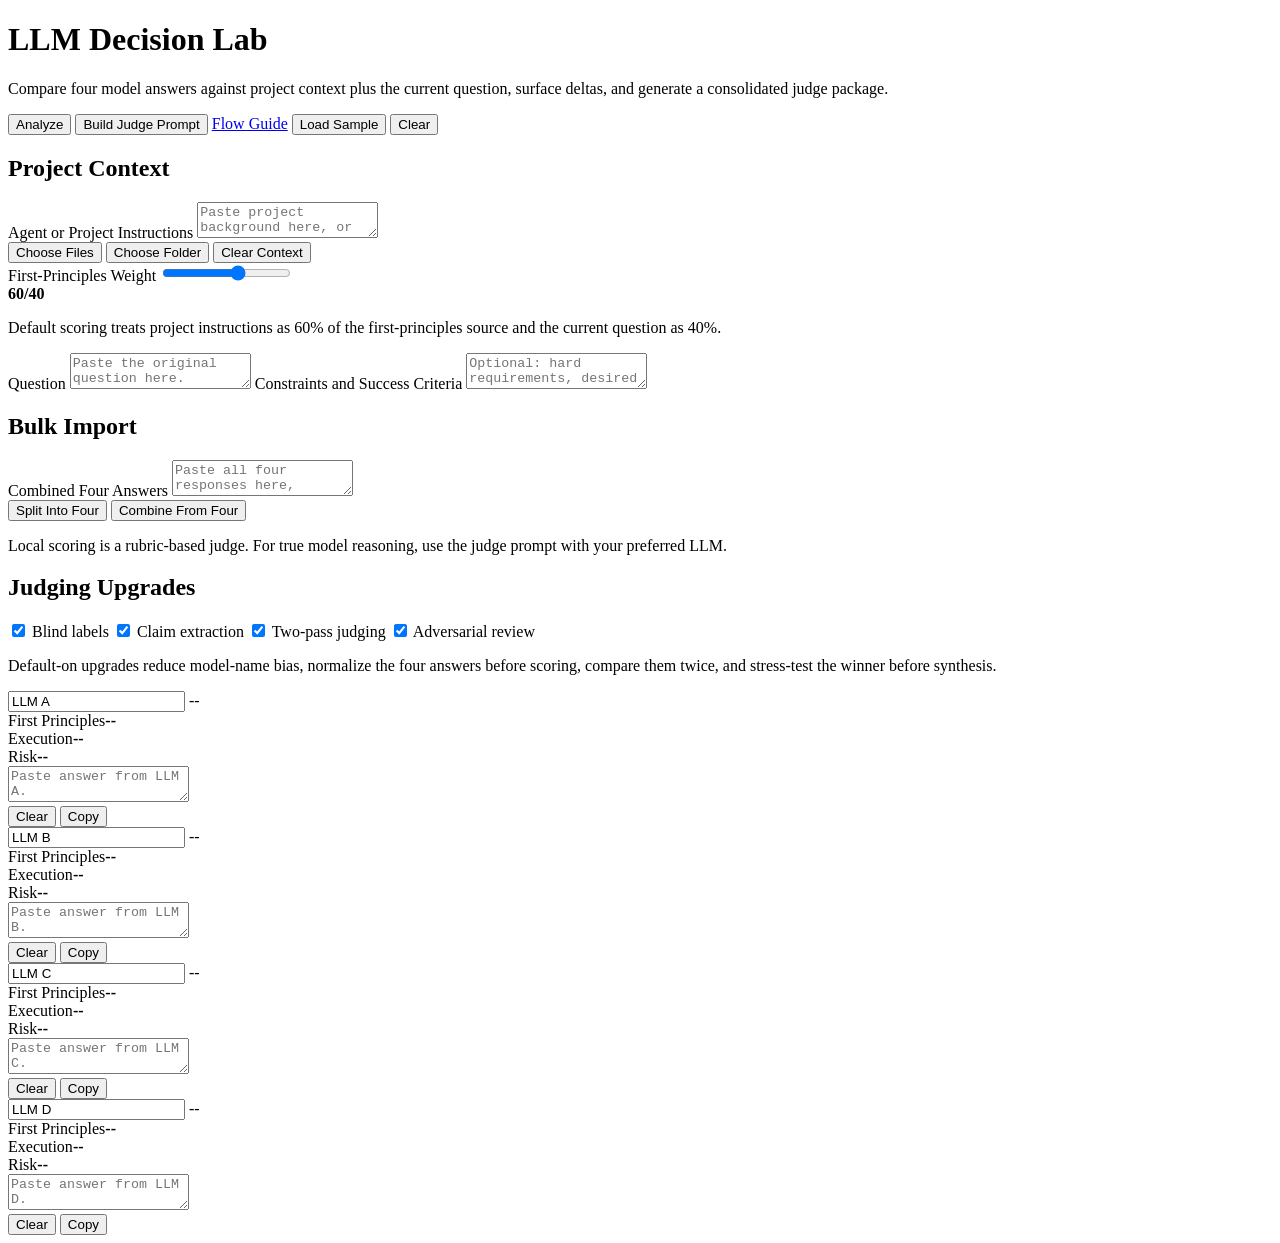
==== llm-deliberation-app.html @ 1577d5bc "Add main app shell" ====
<!doctype html>
<html lang="en">
<head>
  <meta charset="utf-8">
  <meta name="viewport" content="width=device-width, initial-scale=1">
  <title>LLM Decision Lab</title>
  <link rel="stylesheet" href="assets/app.css">
</head>
<body>
  <main class="app-shell">
    <header class="topbar">
      <div>
        <h1 class="title">LLM Decision Lab</h1>
        <p class="subtitle">Compare four model answers against project context plus the current question, surface deltas, and generate a consolidated judge package.</p>
      </div>
      <div class="toolbar">
        <button class="primary" id="analyzeBtn" type="button">Analyze</button>
        <button id="promptBtn" type="button">Build Judge Prompt</button>
        <a class="button-link" href="llm-decision-flow.html" target="_blank" rel="noopener">Flow Guide</a>
        <button class="ghost" id="sampleBtn" type="button">Load Sample</button>
        <button class="ghost" id="clearBtn" type="button">Clear</button>
      </div>
    </header>

    <div class="workspace">
      <aside>
        <section class="panel">
          <h2 class="section-title">Project Context</h2>
          <label for="projectContextInput">Agent or Project Instructions</label>
          <textarea id="projectContextInput" placeholder="Paste project background here, or load files such as CLAUDE.md, AGENTS.md, ACTIVE_STATE.md, MASTER_INSTRUCTIONS.md, or project brief files."></textarea>
          <input id="projectFilesInput" type="file" multiple accept=".md,.txt,.json,.yml,.yaml,.toml" hidden>
          <input id="projectFolderInput" type="file" multiple webkitdirectory hidden>
          <div class="split-actions">
            <button id="loadProjectFilesBtn" type="button">Choose Files</button>
            <button id="loadProjectFolderBtn" type="button">Choose Folder</button>
            <button id="clearProjectContextBtn" type="button">Clear Context</button>
          </div>
          <div class="weight-row">
            <div>
              <label for="projectWeightInput">First-Principles Weight</label>
              <input id="projectWeightInput" type="range" min="0" max="100" step="5" value="60">
            </div>
            <strong id="projectWeightLabel">60/40</strong>
          </div>
          <div class="source-list" id="projectSourceList"></div>
          <p class="small-note">Default scoring treats project instructions as 60% of the first-principles source and the current question as 40%.</p>
        </section>

        <section class="panel">
          <label for="questionInput">Question</label>
          <textarea id="questionInput" placeholder="Paste the original question here."></textarea>

          <label for="constraintsInput" style="margin-top:14px;">Constraints and Success Criteria</label>
          <textarea id="constraintsInput" placeholder="Optional: hard requirements, desired format, what matters most, known risks."></textarea>
        </section>

        <section class="panel">
          <h2 class="section-title">Bulk Import</h2>
          <label for="bulkInput">Combined Four Answers</label>
          <textarea id="bulkInput" placeholder="Paste all four responses here, separated by headings such as LLM A:, Model 2:, Answer 3:, or --- lines."></textarea>
          <div class="split-actions">
            <button id="splitBtn" type="button">Split Into Four</button>
            <button id="combineBtn" type="button">Combine From Four</button>
          </div>
          <p class="small-note">Local scoring is a rubric-based judge. For true model reasoning, use the judge prompt with your preferred LLM.</p>
        </section>

        <section class="panel">
          <h2 class="section-title">Judging Upgrades</h2>
          <div class="option-grid">
            <label class="check-row"><input id="blindLabelsInput" type="checkbox" checked> Blind labels</label>
            <label class="check-row"><input id="claimExtractionInput" type="checkbox" checked> Claim extraction</label>
            <label class="check-row"><input id="twoPassInput" type="checkbox" checked> Two-pass judging</label>
            <label class="check-row"><input id="adversarialInput" type="checkbox" checked> Adversarial review</label>
          </div>
          <p class="small-note">Default-on upgrades reduce model-name bias, normalize the four answers before scoring, compare them twice, and stress-test the winner before synthesis.</p>
        </section>
      </aside>

      <section class="answer-grid" aria-label="Four LLM answers">
        <article class="answer-card" data-answer-card="0">
          <div class="answer-head">
            <input id="name0" value="LLM A" aria-label="Answer A name">
            <span class="score-badge" id="score0">--</span>
          </div>
          <div class="metric-strip">
            <div class="metric"><span>First Principles</span><strong id="x0">--</strong></div>
            <div class="metric"><span>Execution</span><strong id="y0">--</strong></div>
            <div class="metric"><span>Risk</span><strong id="risk0">--</strong></div>
          </div>
          <textarea id="answer0" placeholder="Paste answer from LLM A."></textarea>
          <div class="answer-foot">
            <button type="button" data-clear-answer="0">Clear</button>
            <button type="button" data-copy-answer="0">Copy</button>
          </div>
        </article>

        <article class="answer-card" data-answer-card="1">
          <div class="answer-head">
            <input id="name1" value="LLM B" aria-label="Answer B name">
            <span class="score-badge" id="score1">--</span>
          </div>
          <div class="metric-strip">
            <div class="metric"><span>First Principles</span><strong id="x1">--</strong></div>
            <div class="metric"><span>Execution</span><strong id="y1">--</strong></div>
            <div class="metric"><span>Risk</span><strong id="risk1">--</strong></div>
          </div>
          <textarea id="answer1" placeholder="Paste answer from LLM B."></textarea>
          <div class="answer-foot">
            <button type="button" data-clear-answer="1">Clear</button>
            <button type="button" data-copy-answer="1">Copy</button>
          </div>
        </article>

        <article class="answer-card" data-answer-card="2">
          <div class="answer-head">
            <input id="name2" value="LLM C" aria-label="Answer C name">
            <span class="score-badge" id="score2">--</span>
          </div>
          <div class="metric-strip">
            <div class="metric"><span>First Principles</span><strong id="x2">--</strong></div>
            <div class="metric"><span>Execution</span><strong id="y2">--</strong></div>
            <div class="metric"><span>Risk</span><strong id="risk2">--</strong></div>
          </div>
          <textarea id="answer2" placeholder="Paste answer from LLM C."></textarea>
          <div class="answer-foot">
            <button type="button" data-clear-answer="2">Clear</button>
            <button type="button" data-copy-answer="2">Copy</button>
          </div>
        </article>

        <article class="answer-card" data-answer-card="3">
          <div class="answer-head">
            <input id="name3" value="LLM D" aria-label="Answer D name">
            <span class="score-badge" id="score3">--</span>
          </div>
          <div class="metric-strip">
            <div class="metric"><span>First Principles</span><strong id="x3">--</strong></div>
            <div class="metric"><span>Execution</span><strong id="y3">--</strong></div>
            <div class="metric"><span>Risk</span><strong id="risk3">--</strong></div>
          </div>
          <textarea id="answer3" placeholder="Paste answer from LLM D."></textarea>
          <div class="answer-foot">
            <button type="button" data-clear-answer="3">Clear</button>
            <button type="button" data-copy-answer="3">Copy</button>
          </div>
        </article>
      </section>
    </div>

    <section class="results" id="results" hidden>
      <div class="result-grid">
        <section class="panel">
          <h2 class="section-title">Decision Snapshot</h2>
          <div id="snapshot"></div>
          <div class="status-row" id="statusPills"></div>
        </section>

        <section class="panel">
          <h2 class="section-title">XY Answer Map</h2>
          <div class="xy-wrap">
            <div class="xy-canvas-shell">
              <canvas id="xyCanvas" width="900" height="520"></canvas>
            </div>
            <table>
              <thead>
                <tr>
                  <th>Answer</th>
                  <th>X: First Principles</th>
                  <th>Y: Execution</th>
                  <th>Quadrant</th>
                </tr>
              </thead>
              <tbody id="xyTable"></tbody>
            </table>
          </div>
        </section>
      </div>

      <section class="panel">
        <h2 class="section-title">Score Table</h2>
        <table>
          <thead>
            <tr>
              <th>Answer</th>
              <th>Final</th>
              <th>Relevance</th>
              <th>Project Fit</th>
              <th>Reasoning</th>
              <th>Completeness</th>
              <th>Practicality</th>
              <th>Specificity</th>
              <th>Risk</th>
            </tr>
          </thead>
          <tbody id="scoreTable"></tbody>
        </table>
      </section>

      <section class="panel">
        <h2 class="section-title">Two-Pass Judging</h2>
        <div id="twoPassJudging"></div>
      </section>

      <section class="panel">
        <h2 class="section-title">Claim Extraction</h2>
        <div id="claimExtraction"></div>
      </section>

      <section class="panel">
        <h2 class="section-title">Principle Source Mix</h2>
        <div id="principleSources"></div>
      </section>

      <div class="result-grid">
        <section class="panel">
          <h2 class="section-title">Delta Analysis</h2>
          <div id="deltaAnalysis"></div>
        </section>

        <section class="panel">
          <h2 class="section-title">Human Questions</h2>
          <div id="humanQuestions"></div>
        </section>
      </div>

      <section class="panel">
        <h2 class="section-title">Adversarial Review</h2>
        <div id="adversarialReview"></div>
      </section>

      <section class="panel">
        <h2 class="section-title">Consolidated Answer Draft</h2>
        <div class="draft-answer" id="finalDraft"></div>
      </section>

      <section class="panel">
        <h2 class="section-title">Judge Prompt</h2>
        <textarea class="judge-prompt" id="judgePrompt" readonly></textarea>
        <div class="split-actions">
          <button id="copyPromptBtn" type="button">Copy Judge Prompt</button>
        </div>
      </section>
    </section>
  </main>
  <script src="assets/app-core.js"></script>
  <script src="assets/app-render.js"></script>
  <script src="assets/app-events.js"></script>
</body>
</html>
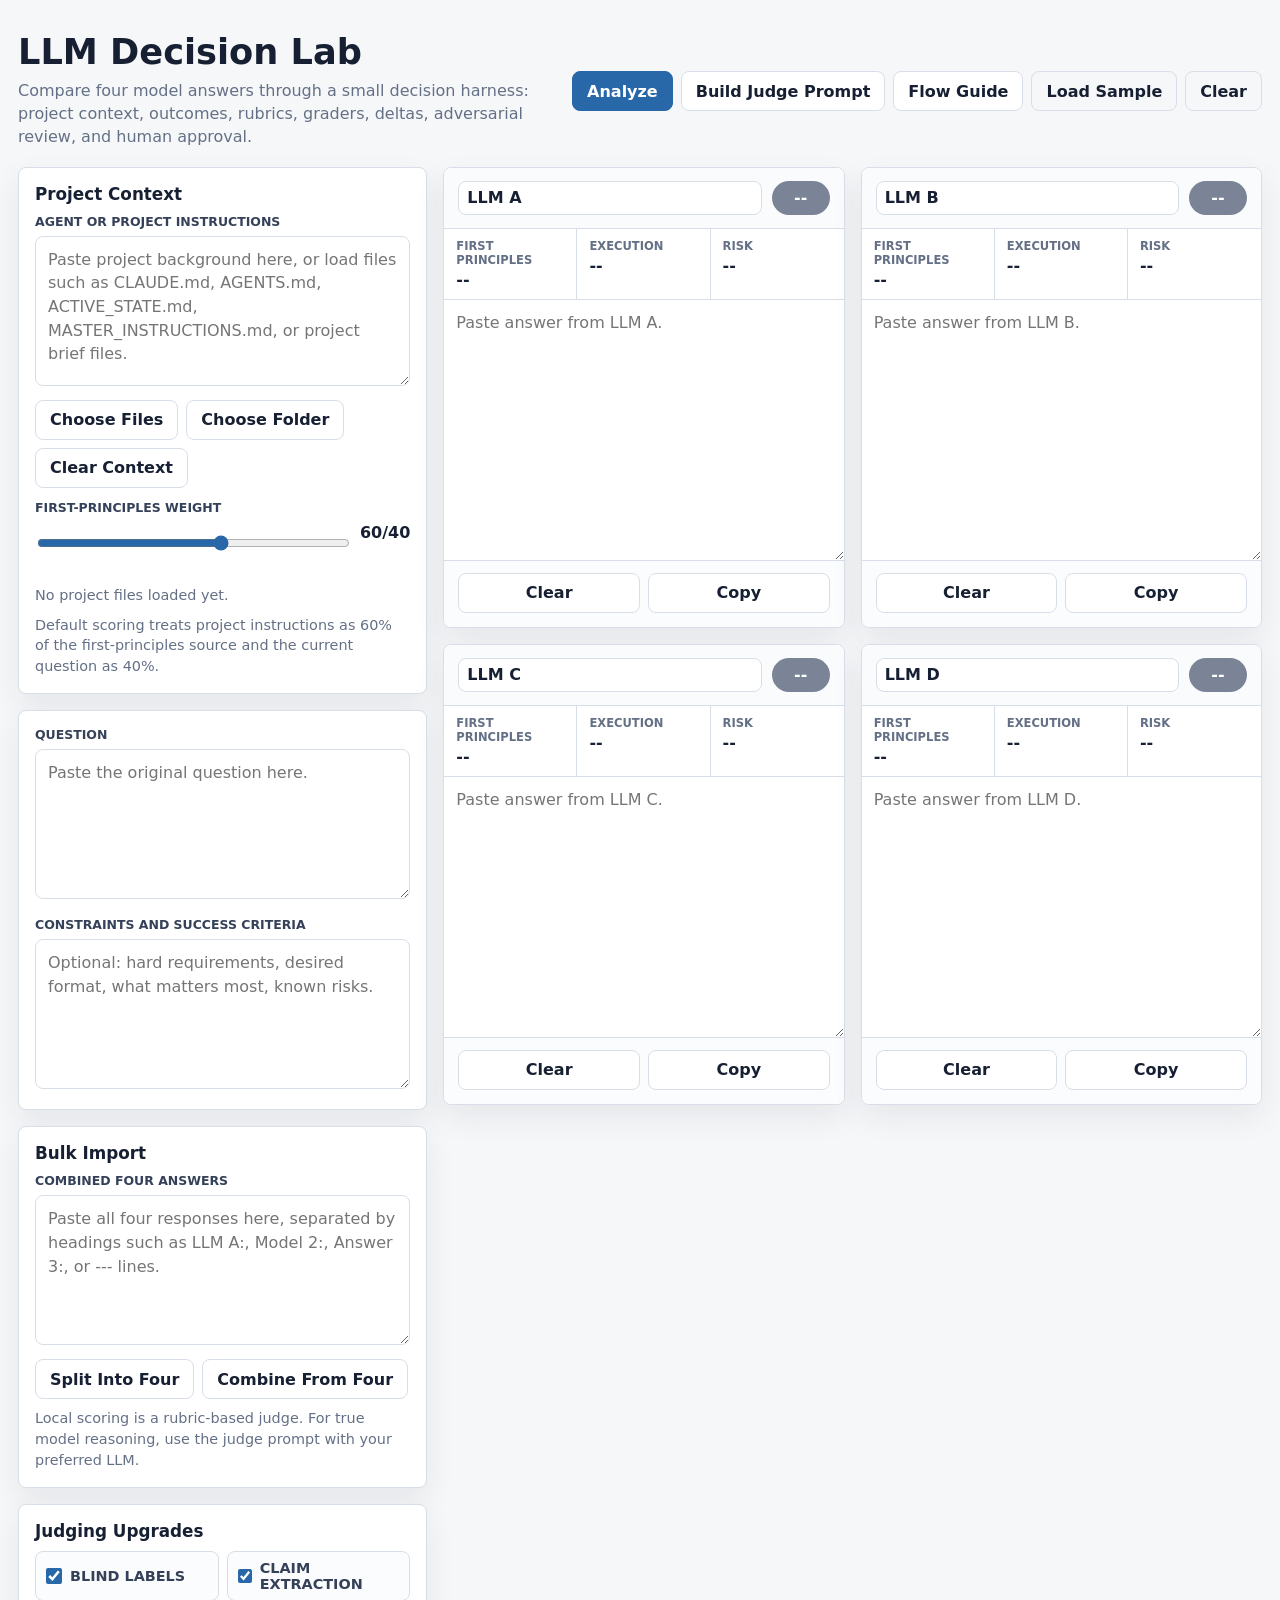
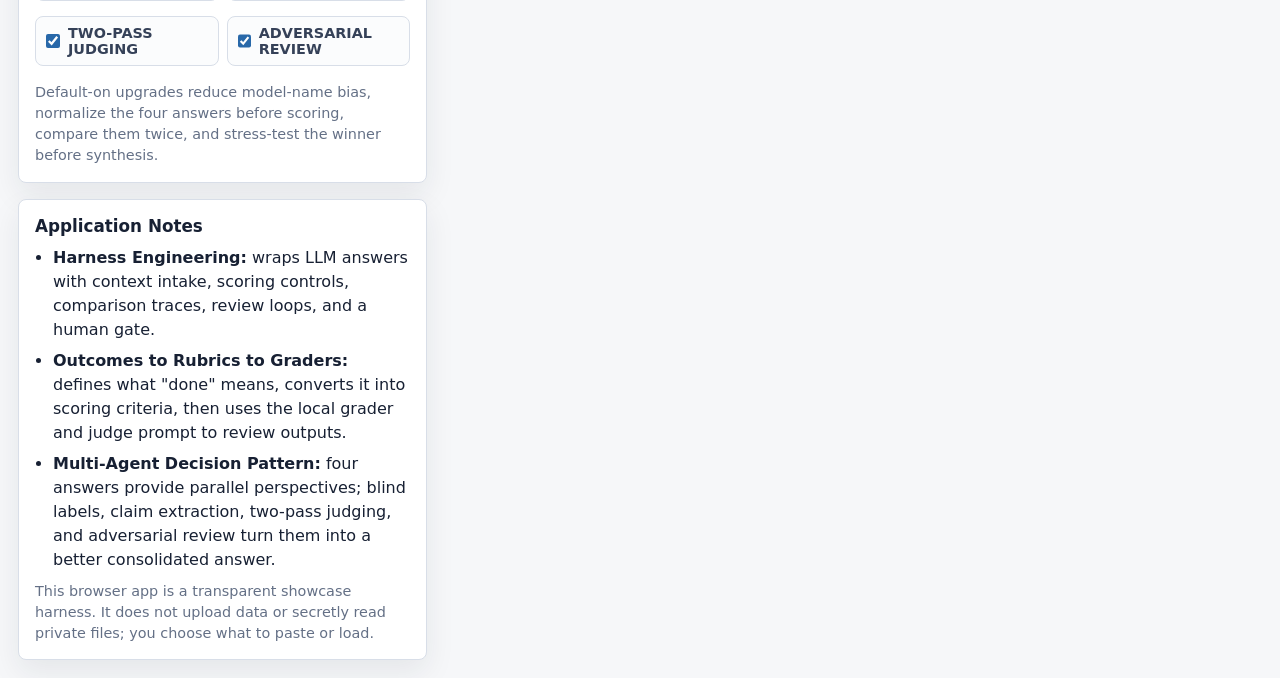
==== commit c28e9581: "Add harness engineering notes to app" ====
--- a/llm-deliberation-app.html
+++ b/llm-deliberation-app.html
@@ -11,7 +11,7 @@
     <header class="topbar">
       <div>
         <h1 class="title">LLM Decision Lab</h1>
-        <p class="subtitle">Compare four model answers against project context plus the current question, surface deltas, and generate a consolidated judge package.</p>
+        <p class="subtitle">Compare four model answers through a small decision harness: project context, outcomes, rubrics, graders, deltas, adversarial review, and human approval.</p>
       </div>
       <div class="toolbar">
         <button class="primary" id="analyzeBtn" type="button">Analyze</button>
@@ -74,6 +74,16 @@
             <label class="check-row"><input id="adversarialInput" type="checkbox" checked> Adversarial review</label>
           </div>
           <p class="small-note">Default-on upgrades reduce model-name bias, normalize the four answers before scoring, compare them twice, and stress-test the winner before synthesis.</p>
+        </section>
+
+        <section class="panel">
+          <h2 class="section-title">Application Notes</h2>
+          <ul class="analysis-list">
+            <li><strong>Harness Engineering:</strong> wraps LLM answers with context intake, scoring controls, comparison traces, review loops, and a human gate.</li>
+            <li><strong>Outcomes to Rubrics to Graders:</strong> defines what "done" means, converts it into scoring criteria, then uses the local grader and judge prompt to review outputs.</li>
+            <li><strong>Multi-Agent Decision Pattern:</strong> four answers provide parallel perspectives; blind labels, claim extraction, two-pass judging, and adversarial review turn them into a better consolidated answer.</li>
+          </ul>
+          <p class="small-note">This browser app is a transparent showcase harness. It does not upload data or secretly read private files; you choose what to paste or load.</p>
         </section>
       </aside>
 
@@ -246,5 +256,6 @@
   <script src="assets/app-core.js"></script>
   <script src="assets/app-render.js"></script>
   <script src="assets/app-events.js"></script>
+  <script src="assets/app-showcase.js"></script>
 </body>
 </html>
--- a/assets/app.css
+++ b/assets/app.css
@@ -0,0 +1,543 @@
+:root {
+      color-scheme: light;
+      --bg: #f6f7f9;
+      --surface: #ffffff;
+      --surface-2: #eef3f1;
+      --ink: #172033;
+      --muted: #647086;
+      --border: #d8dee8;
+      --blue: #2868a9;
+      --green: #28745b;
+      --amber: #9b6200;
+      --red: #ad2b24;
+      --violet: #6253a3;
+      --shadow: 0 12px 30px rgba(23, 32, 51, 0.08);
+      --radius: 8px;
+      font-family: Inter, ui-sans-serif, system-ui, -apple-system, BlinkMacSystemFont, "Segoe UI", sans-serif;
+    }
+
+    * {
+      box-sizing: border-box;
+    }
+
+    html {
+      min-height: 100%;
+      background: var(--bg);
+    }
+
+    body {
+      min-height: 100%;
+      margin: 0;
+      color: var(--ink);
+      background: var(--bg);
+      letter-spacing: 0;
+    }
+
+    button,
+    input,
+    textarea,
+    select {
+      font: inherit;
+    }
+
+    button {
+      min-height: 40px;
+      border: 1px solid var(--border);
+      border-radius: var(--radius);
+      background: var(--surface);
+      color: var(--ink);
+      cursor: pointer;
+      padding: 0 14px;
+      font-weight: 700;
+    }
+
+    button:hover {
+      border-color: #9eaabd;
+      background: #f9fafb;
+    }
+
+    button.primary {
+      border-color: var(--blue);
+      background: var(--blue);
+      color: #ffffff;
+    }
+
+    button.primary:hover {
+      background: #20588f;
+    }
+
+    button.ghost {
+      background: transparent;
+    }
+
+    .button-link {
+      min-height: 40px;
+      display: inline-flex;
+      align-items: center;
+      justify-content: center;
+      border: 1px solid var(--border);
+      border-radius: var(--radius);
+      background: var(--surface);
+      color: var(--ink);
+      padding: 0 14px;
+      font-weight: 700;
+      text-decoration: none;
+    }
+
+    .button-link:hover {
+      border-color: #9eaabd;
+      background: #f9fafb;
+    }
+
+    label {
+      display: block;
+      margin-bottom: 7px;
+      font-size: 0.78rem;
+      font-weight: 800;
+      color: #354158;
+      text-transform: uppercase;
+    }
+
+    input,
+    textarea {
+      width: 100%;
+      border: 1px solid var(--border);
+      border-radius: var(--radius);
+      color: var(--ink);
+      background: #ffffff;
+      outline: none;
+    }
+
+    input {
+      min-height: 38px;
+      padding: 8px 10px;
+    }
+
+    textarea {
+      min-height: 150px;
+      padding: 11px 12px;
+      resize: vertical;
+      line-height: 1.48;
+    }
+
+    input:focus,
+    textarea:focus {
+      border-color: var(--blue);
+      box-shadow: 0 0 0 3px rgba(40, 104, 169, 0.14);
+    }
+
+    table {
+      width: 100%;
+      border-collapse: collapse;
+      table-layout: fixed;
+    }
+
+    th,
+    td {
+      border-bottom: 1px solid var(--border);
+      padding: 11px 10px;
+      text-align: left;
+      vertical-align: top;
+      word-break: break-word;
+    }
+
+    th {
+      color: #3a455c;
+      font-size: 0.78rem;
+      text-transform: uppercase;
+      background: #f3f6f9;
+    }
+
+    tr:last-child td {
+      border-bottom: 0;
+    }
+
+    .app-shell {
+      width: min(1500px, 100%);
+      margin: 0 auto;
+      padding: 18px;
+    }
+
+    .topbar {
+      display: grid;
+      grid-template-columns: minmax(260px, 1fr) auto;
+      gap: 16px;
+      align-items: center;
+      padding: 16px 0 18px;
+    }
+
+    .title {
+      margin: 0;
+      font-size: clamp(1.4rem, 3vw, 2.2rem);
+      line-height: 1.05;
+    }
+
+    .subtitle {
+      max-width: 880px;
+      margin: 8px 0 0;
+      color: var(--muted);
+      line-height: 1.45;
+    }
+
+    .toolbar {
+      display: flex;
+      flex-wrap: wrap;
+      justify-content: flex-end;
+      gap: 8px;
+    }
+
+    .workspace {
+      display: grid;
+      grid-template-columns: minmax(320px, 0.85fr) minmax(520px, 1.7fr);
+      gap: 16px;
+      align-items: start;
+    }
+
+    .panel,
+    .answer-card {
+      border: 1px solid var(--border);
+      border-radius: var(--radius);
+      background: var(--surface);
+      box-shadow: var(--shadow);
+    }
+
+    .panel {
+      padding: 16px;
+    }
+
+    .panel + .panel {
+      margin-top: 16px;
+    }
+
+    .answer-grid {
+      display: grid;
+      grid-template-columns: repeat(2, minmax(260px, 1fr));
+      gap: 16px;
+    }
+
+    .answer-card {
+      display: grid;
+      grid-template-rows: auto auto minmax(260px, 1fr) auto;
+      min-height: 420px;
+      overflow: hidden;
+    }
+
+    .answer-head {
+      display: grid;
+      grid-template-columns: 1fr auto;
+      gap: 10px;
+      align-items: center;
+      padding: 13px 14px;
+      background: #f9fbfc;
+      border-bottom: 1px solid var(--border);
+    }
+
+    .answer-head input {
+      min-height: 34px;
+      padding: 6px 8px;
+      font-weight: 800;
+    }
+
+    .score-badge {
+      min-width: 58px;
+      min-height: 34px;
+      display: inline-grid;
+      place-items: center;
+      border-radius: 999px;
+      color: #ffffff;
+      background: #7a8496;
+      font-weight: 900;
+      font-variant-numeric: tabular-nums;
+    }
+
+    .metric-strip {
+      display: grid;
+      grid-template-columns: repeat(3, 1fr);
+      border-bottom: 1px solid var(--border);
+    }
+
+    .metric {
+      padding: 10px 12px;
+      border-right: 1px solid var(--border);
+    }
+
+    .metric:last-child {
+      border-right: 0;
+    }
+
+    .metric span {
+      display: block;
+      color: var(--muted);
+      font-size: 0.72rem;
+      font-weight: 800;
+      text-transform: uppercase;
+    }
+
+    .metric strong {
+      display: block;
+      margin-top: 3px;
+      font-size: 1rem;
+      font-variant-numeric: tabular-nums;
+    }
+
+    .answer-card textarea {
+      min-height: 260px;
+      height: 100%;
+      border: 0;
+      border-radius: 0;
+      box-shadow: none;
+    }
+
+    .answer-foot {
+      display: grid;
+      grid-template-columns: 1fr 1fr;
+      gap: 8px;
+      padding: 12px 14px 14px;
+      border-top: 1px solid var(--border);
+      background: #fbfcfd;
+    }
+
+    .small-note {
+      margin: 9px 0 0;
+      color: var(--muted);
+      font-size: 0.9rem;
+      line-height: 1.45;
+    }
+
+    .source-list {
+      display: grid;
+      gap: 8px;
+      margin-top: 10px;
+    }
+
+    .source-item {
+      display: grid;
+      grid-template-columns: 1fr auto;
+      gap: 10px;
+      align-items: center;
+      border: 1px solid var(--border);
+      border-radius: var(--radius);
+      background: #fbfcfd;
+      padding: 8px 10px;
+      font-size: 0.88rem;
+    }
+
+    .source-item strong {
+      min-width: 0;
+      overflow: hidden;
+      text-overflow: ellipsis;
+      white-space: nowrap;
+    }
+
+    .source-item span {
+      color: var(--muted);
+      font-variant-numeric: tabular-nums;
+      white-space: nowrap;
+    }
+
+    .weight-row {
+      display: grid;
+      grid-template-columns: 1fr auto;
+      gap: 12px;
+      align-items: center;
+      margin-top: 12px;
+    }
+
+    .option-grid {
+      display: grid;
+      grid-template-columns: repeat(2, minmax(140px, 1fr));
+      gap: 8px;
+      margin-top: 10px;
+    }
+
+    .check-row {
+      display: flex;
+      gap: 8px;
+      align-items: center;
+      min-height: 38px;
+      border: 1px solid var(--border);
+      border-radius: var(--radius);
+      background: #fbfcfd;
+      padding: 8px 10px;
+      color: #354158;
+      font-size: 0.9rem;
+      font-weight: 800;
+    }
+
+    .check-row input {
+      width: 16px;
+      min-height: 16px;
+      margin: 0;
+      accent-color: var(--blue);
+    }
+
+    input[type="range"] {
+      accent-color: var(--blue);
+    }
+
+    .split-actions {
+      display: flex;
+      flex-wrap: wrap;
+      gap: 8px;
+      margin-top: 10px;
+    }
+
+    .results {
+      margin-top: 16px;
+    }
+
+    .results[hidden] {
+      display: none;
+    }
+
+    .result-grid {
+      display: grid;
+      grid-template-columns: minmax(320px, 0.9fr) minmax(520px, 1.3fr);
+      gap: 16px;
+      align-items: start;
+    }
+
+    .status-row {
+      display: flex;
+      flex-wrap: wrap;
+      gap: 8px;
+      margin-top: 12px;
+    }
+
+    .pill {
+      display: inline-flex;
+      align-items: center;
+      min-height: 28px;
+      border: 1px solid var(--border);
+      border-radius: 999px;
+      background: #ffffff;
+      padding: 4px 10px;
+      color: #3a455c;
+      font-size: 0.84rem;
+      font-weight: 800;
+    }
+
+    .pill.green {
+      border-color: rgba(40, 116, 91, 0.35);
+      background: rgba(40, 116, 91, 0.08);
+      color: var(--green);
+    }
+
+    .pill.amber {
+      border-color: rgba(155, 98, 0, 0.35);
+      background: rgba(155, 98, 0, 0.08);
+      color: var(--amber);
+    }
+
+    .pill.red {
+      border-color: rgba(173, 43, 36, 0.35);
+      background: rgba(173, 43, 36, 0.08);
+      color: var(--red);
+    }
+
+    .section-title {
+      margin: 0 0 10px;
+      font-size: 1.05rem;
+      line-height: 1.2;
+    }
+
+    .analysis-list {
+      margin: 0;
+      padding-left: 18px;
+      line-height: 1.5;
+    }
+
+    .analysis-list li + li {
+      margin-top: 7px;
+    }
+
+    .xy-wrap {
+      display: grid;
+      gap: 12px;
+    }
+
+    .xy-canvas-shell {
+      width: 100%;
+      aspect-ratio: 16 / 10;
+      min-height: 260px;
+      border: 1px solid var(--border);
+      border-radius: var(--radius);
+      background: linear-gradient(180deg, #ffffff, #f8fafc);
+      overflow: hidden;
+    }
+
+    #xyCanvas {
+      width: 100%;
+      height: 100%;
+      display: block;
+    }
+
+    .judge-prompt {
+      min-height: 300px;
+      font-family: ui-monospace, SFMono-Regular, Consolas, "Liberation Mono", monospace;
+      font-size: 0.9rem;
+    }
+
+    .draft-answer {
+      white-space: pre-wrap;
+      line-height: 1.55;
+      border: 1px solid var(--border);
+      border-radius: var(--radius);
+      background: #fbfcfd;
+      padding: 12px;
+      min-height: 160px;
+    }
+
+    .meter {
+      height: 8px;
+      border-radius: 999px;
+      background: #e7ebf1;
+      overflow: hidden;
+      margin-top: 7px;
+    }
+
+    .meter span {
+      display: block;
+      height: 100%;
+      width: 0;
+      background: var(--blue);
+      border-radius: inherit;
+    }
+
+    @media (max-width: 1180px) {
+      .workspace,
+      .result-grid {
+        grid-template-columns: 1fr;
+      }
+
+      .answer-grid {
+        grid-template-columns: 1fr;
+      }
+    }
+
+    @media (max-width: 720px) {
+      .app-shell {
+        padding: 12px;
+      }
+
+      .topbar {
+        grid-template-columns: 1fr;
+      }
+
+      .toolbar {
+        justify-content: stretch;
+      }
+
+      .toolbar button,
+      .toolbar .button-link,
+      .answer-foot button,
+      .split-actions button {
+        flex: 1 1 150px;
+      }
+
+      th,
+      td {
+        padding: 9px 7px;
+        font-size: 0.88rem;
+      }
+    }
